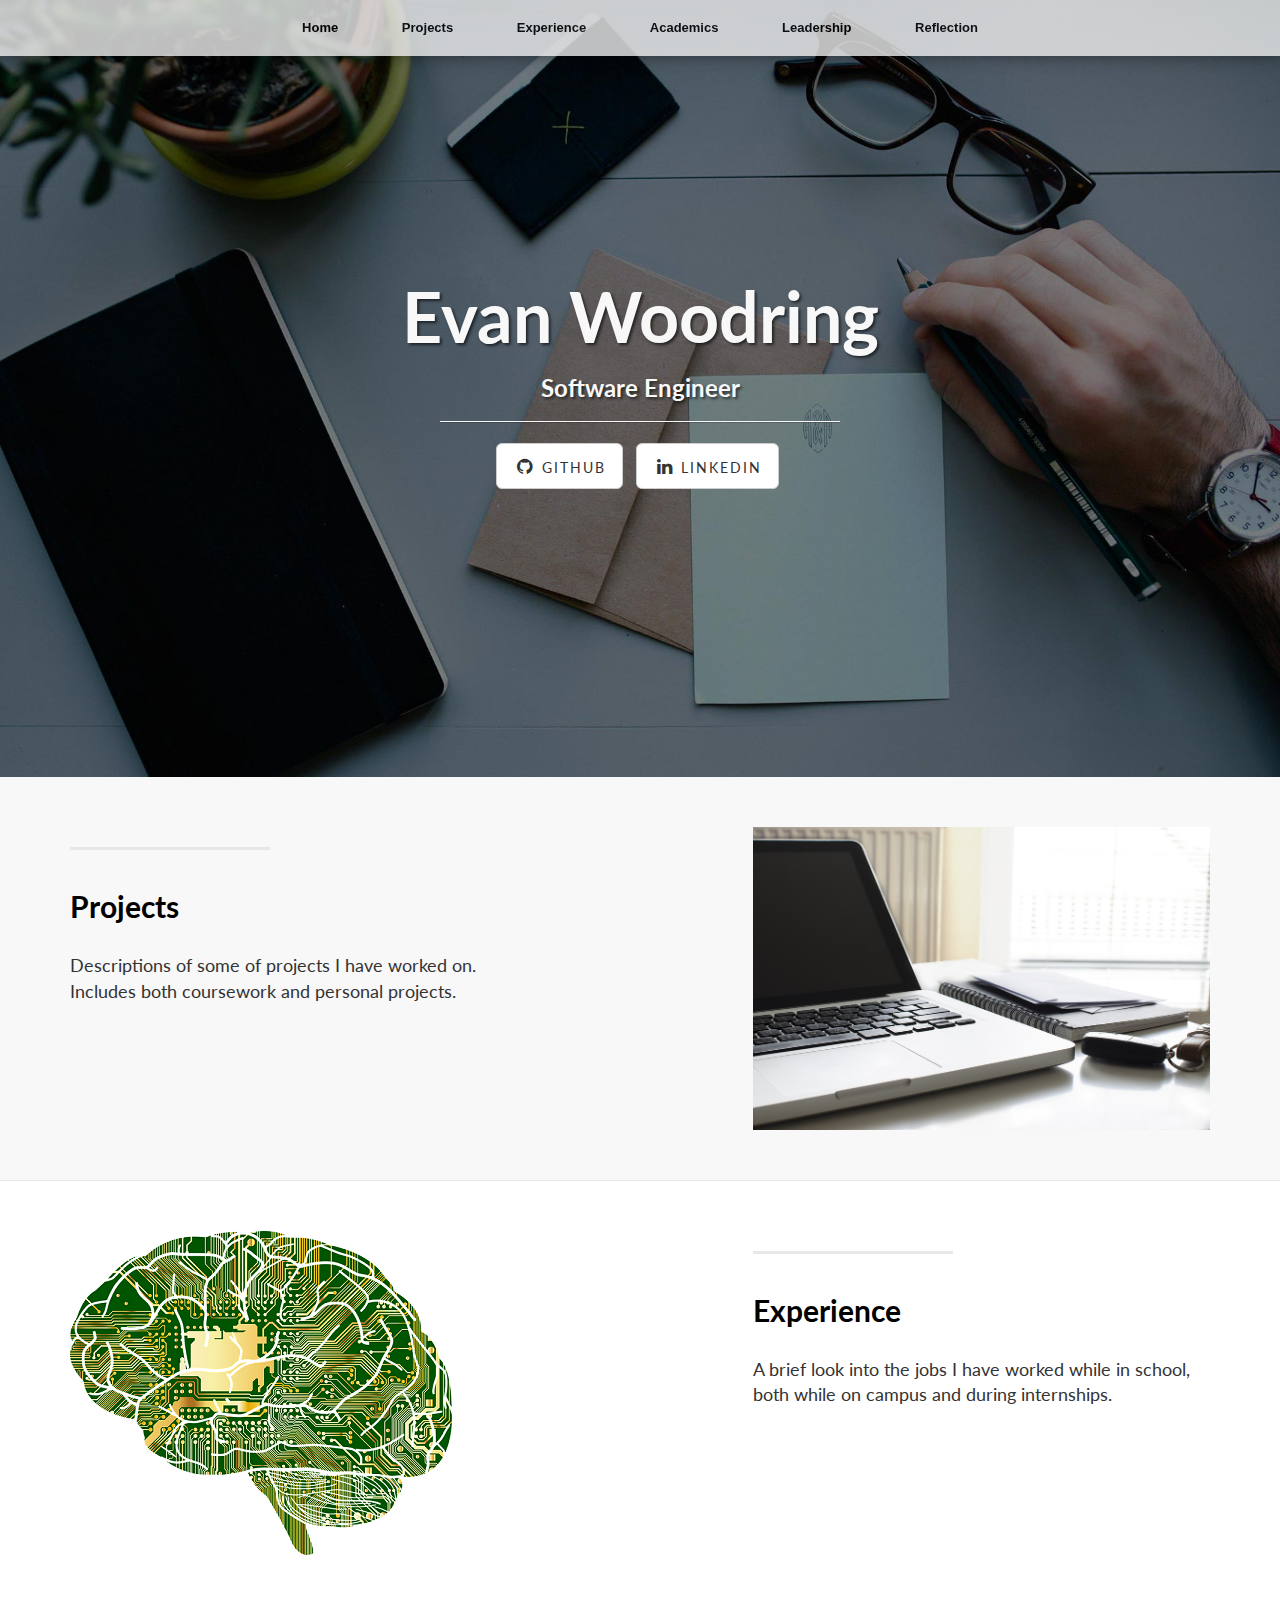
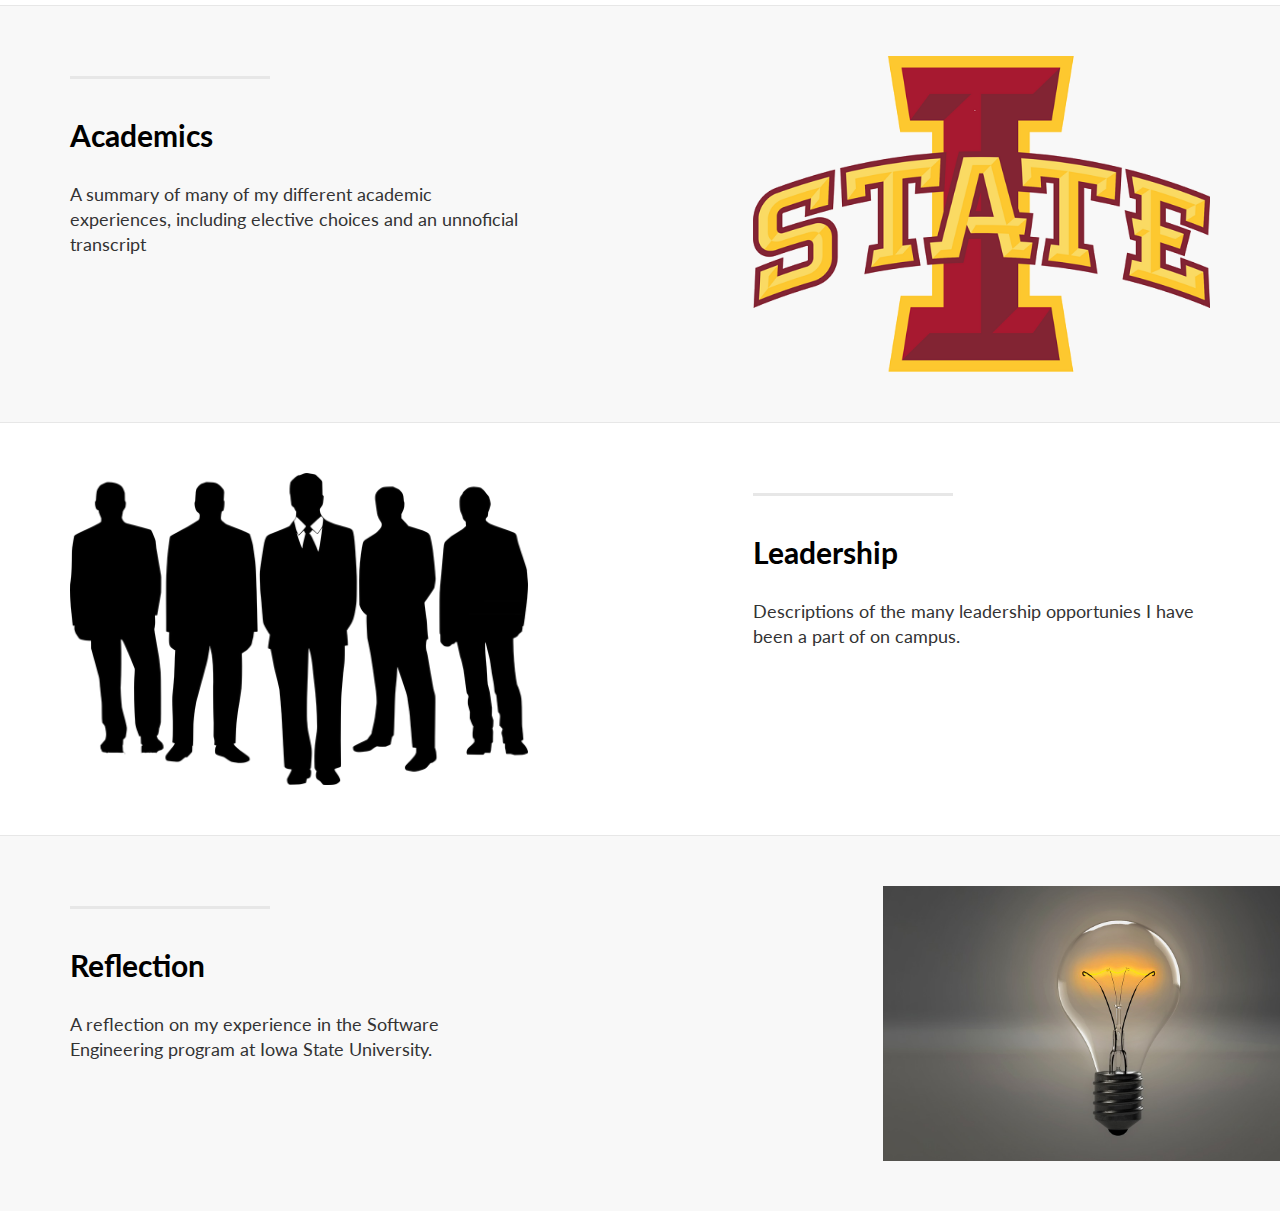
==== index.html @ 4c6db21b "Changed photo for reflection" ====
<!DOCTYPE html>
<html lang="en">

<head>

    <meta charset="utf-8">
    <meta http-equiv="X-UA-Compatible" content="IE=edge">
    <meta name="viewport" content="width=device-width, initial-scale=1">
    <meta name="description" content="">
    <meta name="author" content="">

    <title>Evan Woodring</title>

    <!-- Bootstrap Core CSS -->
    <link href="css/bootstrap.min.css" rel="stylesheet">

    <!-- Custom CSS -->
    <link href="css/landing-page.css" rel="stylesheet">
	<link rel="stylesheet" href="css/main.css">


    <!-- Custom Fonts -->
    <link href="font-awesome/css/font-awesome.min.css" rel="stylesheet" type="text/css">
    <link href="https://fonts.googleapis.com/css?family=Lato:300,400,700,300italic,400italic,700italic" rel="stylesheet" type="text/css">

    <!-- HTML5 Shim and Respond.js IE8 support of HTML5 elements and media queries -->
    <!-- WARNING: Respond.js doesn't work if you view the page via file:// -->
    <!--[if lt IE 9]>
        <script src="https://oss.maxcdn.com/libs/html5shiv/3.7.0/html5shiv.js"></script>
        <script src="https://oss.maxcdn.com/libs/respond.js/1.4.2/respond.min.js"></script>
    <![endif]-->

</head>

<body>

    <!-- Navigation -->
    <nav><font size="-1">
    <ul>
	    <li><a href="index.html">Home</a></li>
        <li><a href="projects.html">Projects</a></li>
        <li><a href="experience.html">Experience</a></li>
        <li><a href="academics.html">Academics</a></li>
		<li><a href="leadership.html">Leadership</a></li>
		<li><a href="reflection.html">Reflection</a></li>

    </ul>
</font></nav>


    <!-- Header -->
    <a name="about"></a>
    <div class="intro-header">
        <div class="container">

            <div class="row">
                <div class="col-lg-12">
                    <div class="intro-message">
                        <h1>Evan Woodring</h1>
                        <h3>Software Engineer</h3>
                        <hr class="intro-divider">
                        <ul class="list-inline intro-social-buttons">
                            
                            <li>
                                <a href="https://github.com/woodring63" class="btn btn-default btn-lg"><i class="fa fa-github fa-fw"></i> <span class="network-name">Github</span></a>
                            </li>
                            <li>
                                <a href="https://www.linkedin.com/in/evan-woodring-194183127?trk=hp-identity-name" class="btn btn-default btn-lg"><i class="fa fa-linkedin fa-fw"></i> <span class="network-name">Linkedin</span></a>
                            </li>
                        </ul>
                    </div>
                </div>
            </div>

        </div>
        <!-- /.container -->

    </div>
    <!-- /.intro-header -->

    <!-- Page Content -->

	<a  name="projects"></a>
    <div class="content-section-a">

        <div class="container">
            <div class="row">
                <div class="col-lg-5 col-sm-6">
                    <hr class="section-heading-spacer">
                    <div class="clearfix"></div>
                    <h2 class="section-heading"><a target="_blank" href="http://woodring63.github.io/projects.html">Projects</a></h2>
                    <p class="lead">Descriptions of some of projects I have worked on.  Includes both coursework and personal projects.</p>
                </div>
                <div class="col-lg-5 col-lg-offset-2 col-sm-6">
                    <img class="img-responsive" src="img/project.jpg" alt="">
                </div>
            </div>

        </div>
        <!-- /.container -->

    </div>
    <!-- /.content-section-a -->

   
<a  name="experience"></a>
    <div class="content-section-b">

         <div class="container">

            <div class="row">
                <div class="col-lg-5 col-lg-offset-1 col-sm-push-6  col-sm-6">
                    <hr class="section-heading-spacer">
                    <div class="clearfix"></div>
                    <h2 class="section-heading"><a target="_blank" href="http://woodring63.github.io/experience.html">Experience</a></h2>
                    <p class="lead">A brief look into the jobs I have worked while in school, both while on campus and during internships.</p>
                </div>
                <div class="col-lg-5 col-sm-pull-6  col-sm-6">
                    <img class="img-responsive" src="img/programming.png" alt="">
                </div>
            </div>

        </div>
        <!-- /.container -->

    </div>
   
    

   <a  name="academics"></a>
    <div class="content-section-a">

        <div class="container">
            <div class="row">
                <div class="col-lg-5 col-sm-6">
                    <hr class="section-heading-spacer">
                    <div class="clearfix"></div>
                    <h2 class="section-heading"><a target="_blank" href="http://woodring63.github.io/academics.html">Academics</a></h2>
                    <p class="lead">A summary of many of my different academic experiences, including elective choices and an unnoficial transcript</p>
                </div>
                <div class="col-lg-5 col-lg-offset-2 col-sm-6">
                    <img class="img-responsive" src="img/cyclones.png" alt="">
                </div>
            </div>

        </div>
        <!-- /.container -->

    </div>



	<a  name="leadership"></a>
    <div class="content-section-b">

         <div class="container">

            <div class="row">
                <div class="col-lg-5 col-lg-offset-1 col-sm-push-6  col-sm-6">
                    <hr class="section-heading-spacer">
                    <div class="clearfix"></div>
                    <h2 class="section-heading"><a target="_blank" href="http://woodring63.github.io/leadership.html">Leadership</a></h2>
                    <p class="lead">Descriptions of the many leadership opportunies I have been a part of on campus.</p>
                </div>
                <div class="col-lg-5 col-sm-pull-6  col-sm-6">
                    <img class="img-responsive" src="img/leadership.png" alt="">
                </div>
            </div>

        </div>
        <!-- /.container -->

        </div>
        <!-- /.container -->

    </div>
   <a  name="reflection"></a>
    <div class="content-section-a">

        <div class="container">
            <div class="row">
                <div class="col-lg-5 col-sm-6">
                    <hr class="section-heading-spacer">
                    <div class="clearfix"></div>
                    <h2 class="section-heading"><a target="_blank" href="http://woodring63.github.io/reflection.html">Reflection</a></h2>
                    <p class="lead">A reflection on my experience in the Software Engineering program at Iowa State University.</p>
                </div>
                <div class="col-lg-5 col-lg-offset-2 col-sm-6">
                    <img class="img-responsive" src="img/thinking.jpg" alt="" hspace="130">
                </div>
            </div>

        </div>
        <!-- /.container -->

    </div>


    <!-- jQuery -->
    <script src="js/jquery.js"></script>

    <!-- Bootstrap Core JavaScript -->
    <script src="js/bootstrap.min.js"></script>

</body>

</html>
---- css/landing-page.css ----
/*
 * Start Bootstrap - Landing Page (http://startbootstrap.com/)
 * Copyright 2013-2016 Start Bootstrap
 * Licensed under MIT (https://github.com/BlackrockDigital/startbootstrap/blob/gh-pages/LICENSE)
 */

body,
html {
    width: 100%;
    height: 100%;
}

body,
h1,
h2,
h3,
h4,
h5,
h6 {
    font-family: "Lato","Helvetica Neue",Helvetica,Arial,sans-serif;
    font-weight: 700;
}

.topnav {
    font-size: 14px; 
}

.lead {
    font-size: 18px;
    font-weight: 400;
}

.intro-header {
    padding-top: 50px; /* If you're making other pages, make sure there is 50px of padding to make sure the navbar doesn't overlap content! */
    padding-bottom: 50px;
    text-align: center;
    color: #f8f8f8;
    background: url(../img/intro-bg.jpg) no-repeat center center;
    background-size: cover;
}

.intro-message {
    position: relative;
    padding-top: 20%;
    padding-bottom: 20%;
}

.intro-message > h1 {
    margin: 0;
    text-shadow: 2px 2px 3px rgba(0,0,0,0.6);
    font-size: 5em;
}

.intro-divider {
    width: 400px;
    border-top: 1px solid #f8f8f8;
    border-bottom: 1px solid rgba(0,0,0,0.2);
}

.intro-message > h3 {
    text-shadow: 2px 2px 3px rgba(0,0,0,0.6);
}

@media(max-width:767px) {
    .intro-message {
        padding-bottom: 15%;
    }

    .intro-message > h1 {
        font-size: 3em;
    }

    ul.intro-social-buttons > li {
        display: block;
        margin-bottom: 20px;
        padding: 0;
    }

    ul.intro-social-buttons > li:last-child {
        margin-bottom: 0;
    }

    .intro-divider {
        width: 100%;
    }
}

.network-name {
    text-transform: uppercase;
    font-size: 14px;
    font-weight: 400;
    letter-spacing: 2px;
}

.content-section-a {
    padding: 50px 0;
    background-color: #f8f8f8;
}

.content-section-b {
    padding: 50px 0;
    border-top: 1px solid #e7e7e7;
    border-bottom: 1px solid #e7e7e7;
}

.section-heading {
    margin-bottom: 30px;
}

.section-heading-spacer {
    float: left;
    width: 200px;
    border-top: 3px solid #e7e7e7;
}

.banner {
    padding: 100px 0;
    color: #f8f8f8;
    background: url(../img/banner-bg.jpg) no-repeat center center;
    background-size: cover;
}

.banner h2 {
    margin: 0;
    text-shadow: 2px 2px 3px rgba(0,0,0,0.6);
    font-size: 3em;
}

.banner ul {
    margin-bottom: 0;
}

.banner-social-buttons {
    float: right;
    margin-top: 0;
}

@media(max-width:1199px) {
    ul.banner-social-buttons {
        float: left;
        margin-top: 15px;
    }
}

@media(max-width:767px) {
    .banner h2 {
        margin: 0;
        text-shadow: 2px 2px 3px rgba(0,0,0,0.6);
        font-size: 3em;
    }

    ul.banner-social-buttons > li {
        display: block;
        margin-bottom: 20px;
        padding: 0;
    }

    ul.banner-social-buttons > li:last-child {
        margin-bottom: 0;
    }
}

footer {
    padding: 50px 0;
    background-color: #f8f8f8;
}

p.copyright {
    margin: 15px 0 0;
}
---- css/main.css ----
body,
h1,
h2,
h3,
h4,
h5,
h6 {
    font-family: "Lato","Helvetica Neue",Helvetica,Arial,sans-serif;
    font-weight: 700;
}

nav ul {
    margin: 0;
    padding: 0;
}
body a
{
  color: #000000;
}

nav {
    height: 56px;
    line-height: 56px;
    position: fixed;
    left: 0;
    top: 0;
    opacity: 0.8;
    background-color: #EEE;
    width: 100%;
    text-align: center;
    font-family: "Open Sans", "Helvetica Neue", Helvetica, Arial, sans-serif;
    font-size: 20px;
    box-shadow: 0 0 15px 1px rgba(0, 0, 0, 0.5);
    z-index: 500;
}

nav li {
    display: inline;
    z-index: 2;
    margin: 0 30px;
    font-family: "Open Sans", "Helvetica Neue", Helvetica, Arial, sans-serif;
}

@media (max-width: 499px) {
    nav {
        display: none;
    }

}

nav a {
    text-decoration: none;
    color: black;
    transition: all 0.2s;
    -webkit-transition: all 0.2s;
}
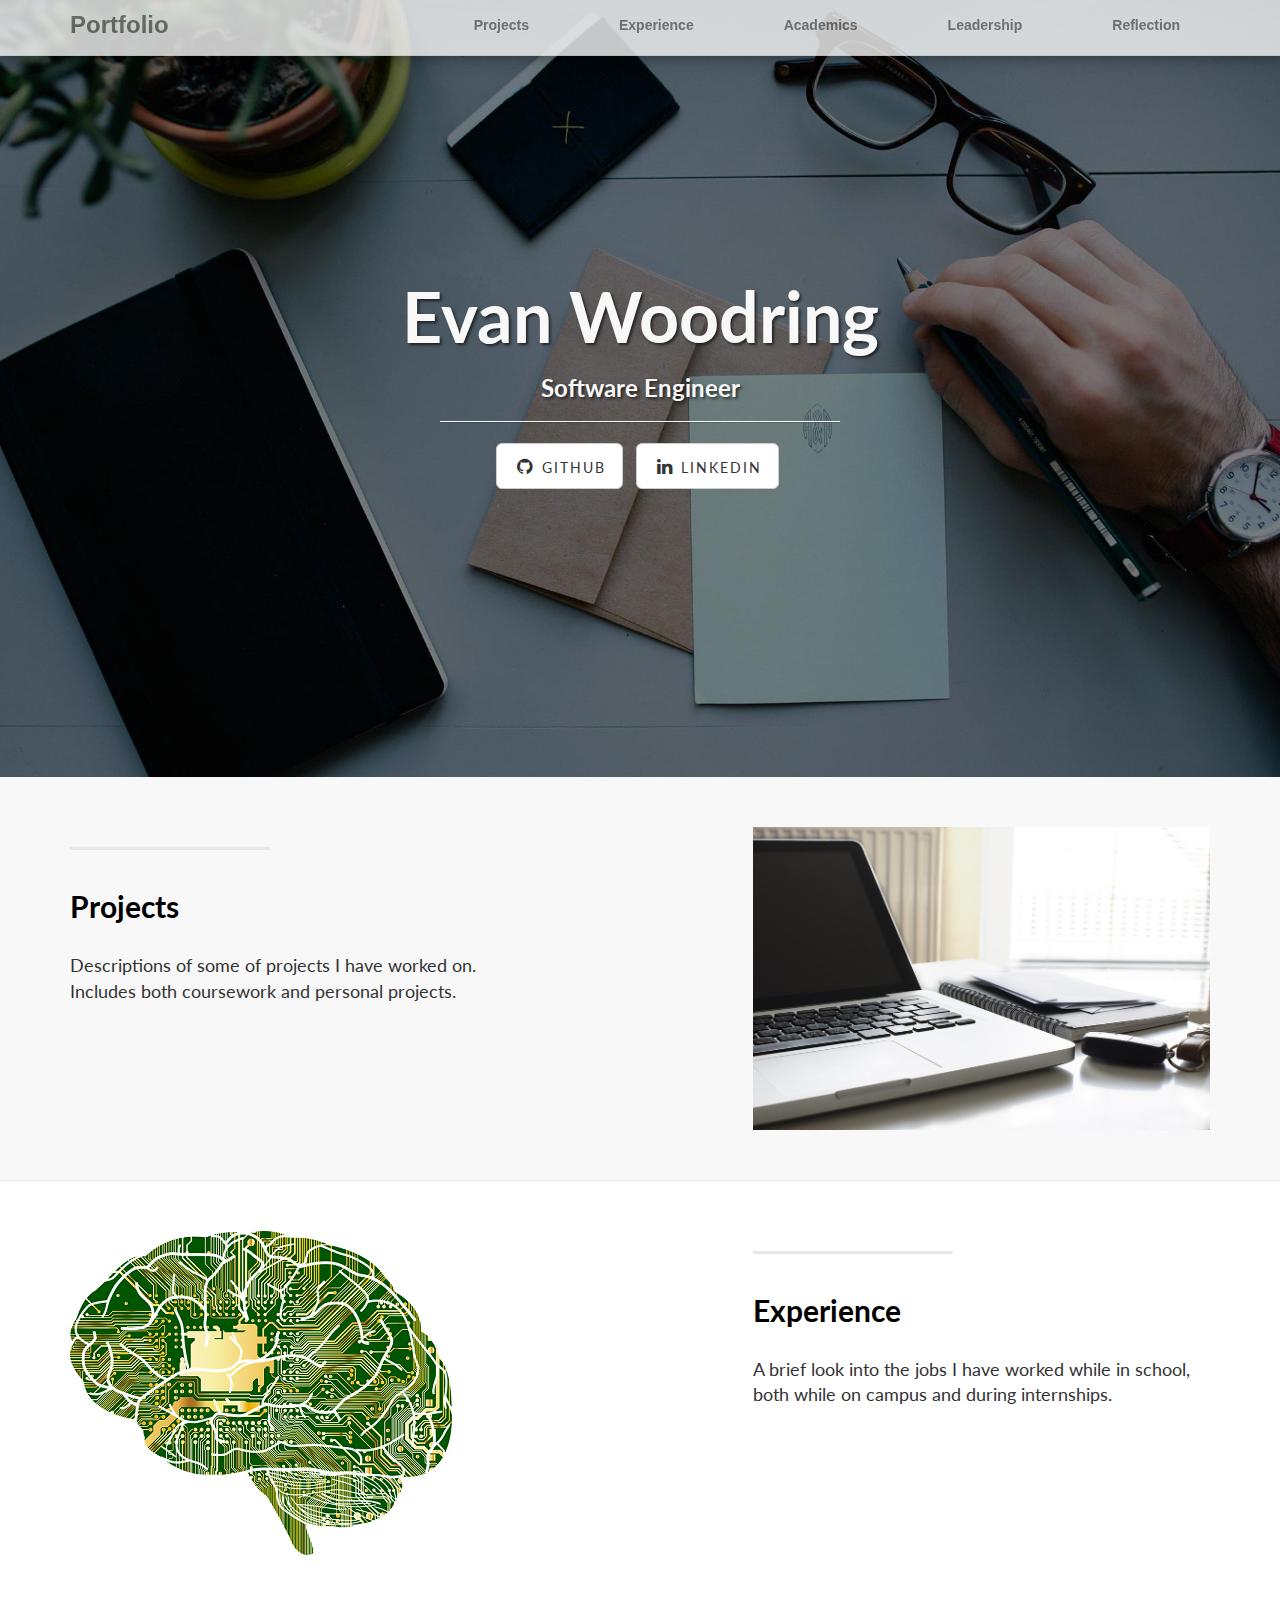
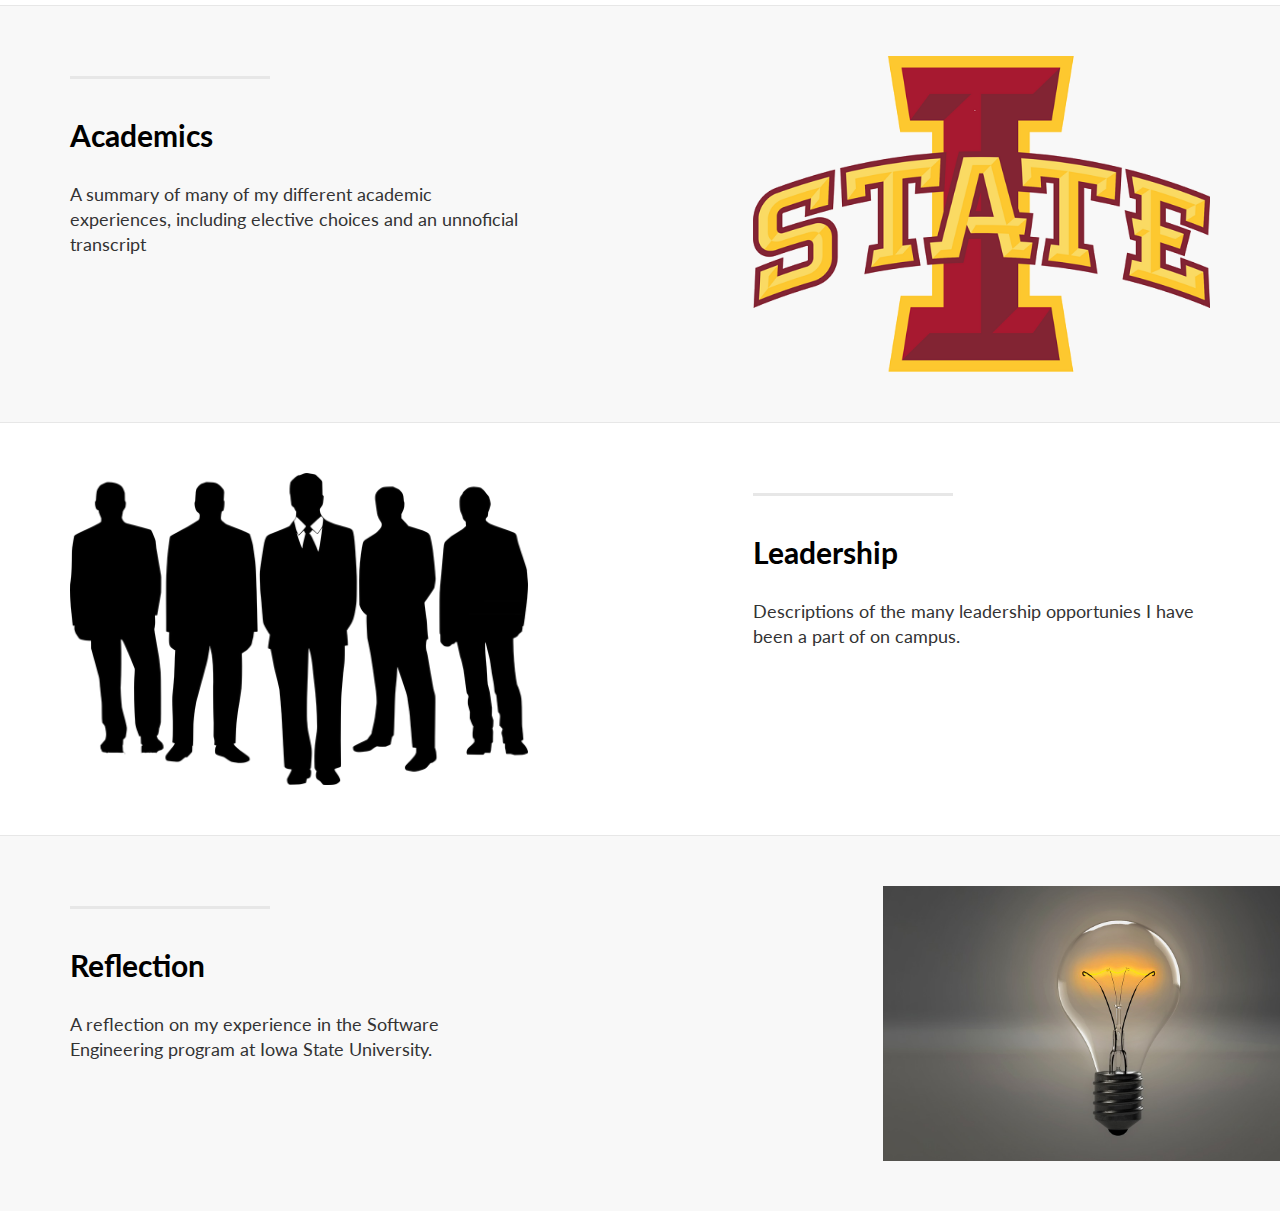
==== commit 3168fa25: "Changed nav bar back to original" ====
--- a/index.html
+++ b/index.html
@@ -35,18 +35,47 @@
 <body>
 
     <!-- Navigation -->
-    <nav><font size="-1">
-    <ul>
-	    <li><a href="index.html">Home</a></li>
-        <li><a href="projects.html">Projects</a></li>
-        <li><a href="experience.html">Experience</a></li>
-        <li><a href="academics.html">Academics</a></li>
-		<li><a href="leadership.html">Leadership</a></li>
-		<li><a href="reflection.html">Reflection</a></li>
-
-    </ul>
-</font></nav>
-
+    <nav class="navbar navbar-default navbar-fixed-top topnav" role="navigation">
+        <div class="container topnav">
+            <!-- Brand and toggle get grouped for better mobile display -->
+            <div class="navbar-header">
+                <button type="button" class="navbar-toggle" data-toggle="collapse" data-target="#bs-example-navbar-collapse-1">
+                    <span class="sr-only">Toggle navigation</span>
+                    <span class="icon-bar"></span>
+                    <span class="icon-bar"></span>
+                    <span class="icon-bar"></span>
+                </button>
+                <a class="navbar-brand topnav" href="#"><font size="+2">Portfolio</font></a>
+
+            </div>
+            <!-- Collect the nav links, forms, and other content for toggling -->
+            <div class="collapse navbar-collapse" id="bs-example-navbar-collapse-1">
+                <ul class="nav navbar-nav navbar-right">
+                  
+                    <li>
+                        <a href="http://woodring.github.io/projects.html">Projects</a>
+                        
+                    </li>
+                    <li>
+                        <a href="http://woodring.github.io/experience.html">Experience</a>
+                        
+                    </li>
+                    <li>
+                        <a href="#http://woodring.github.io/academics.html">Academics</a>
+                    </li>
+                    <li>
+                        <a href="http://woodring.github.io/leadership.html">Leadership</a>
+                    </li>
+                    <li>
+                        <a href="http://woodring.github.io/reflection.html">Reflection</a>
+                        
+                    </li>
+                </ul>
+            </div>
+            <!-- /.navbar-collapse -->
+        </div>
+        <!-- /.container -->
+    </nav>
 
     <!-- Header -->
     <a name="about"></a>
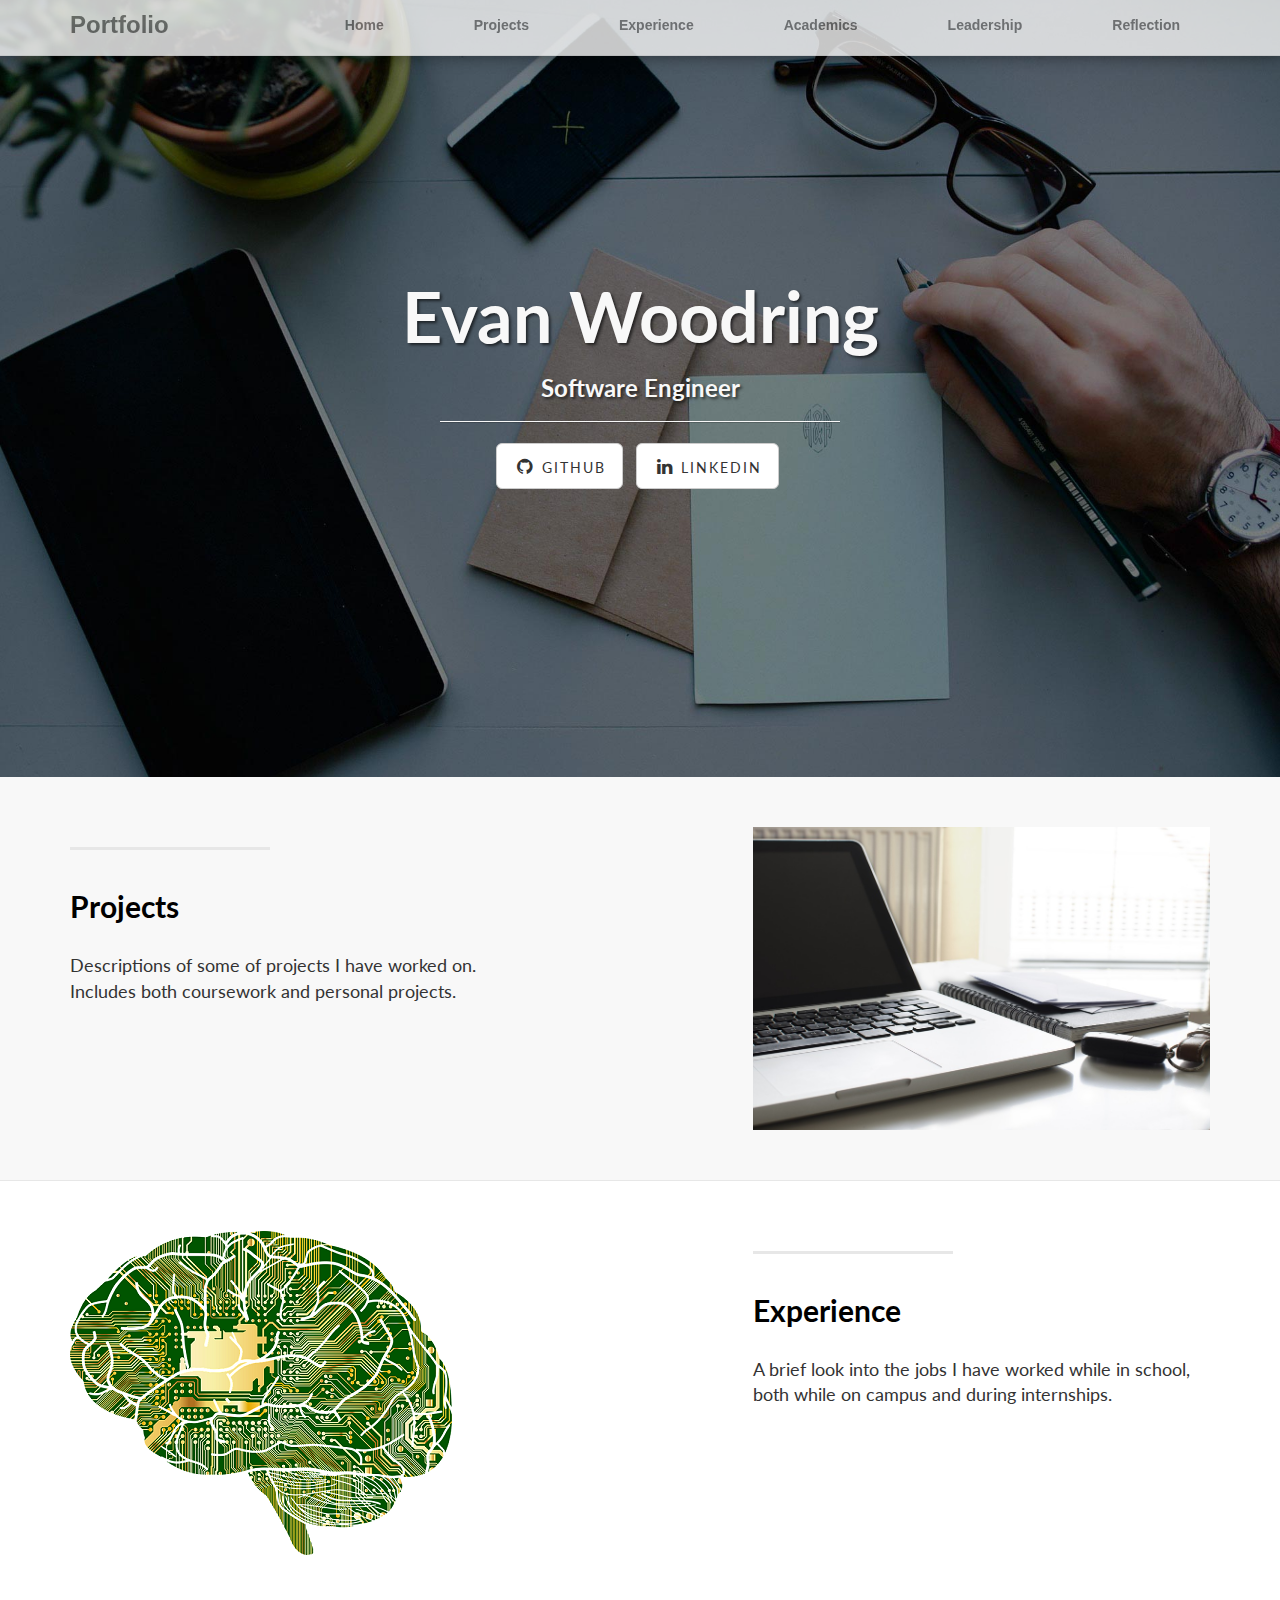
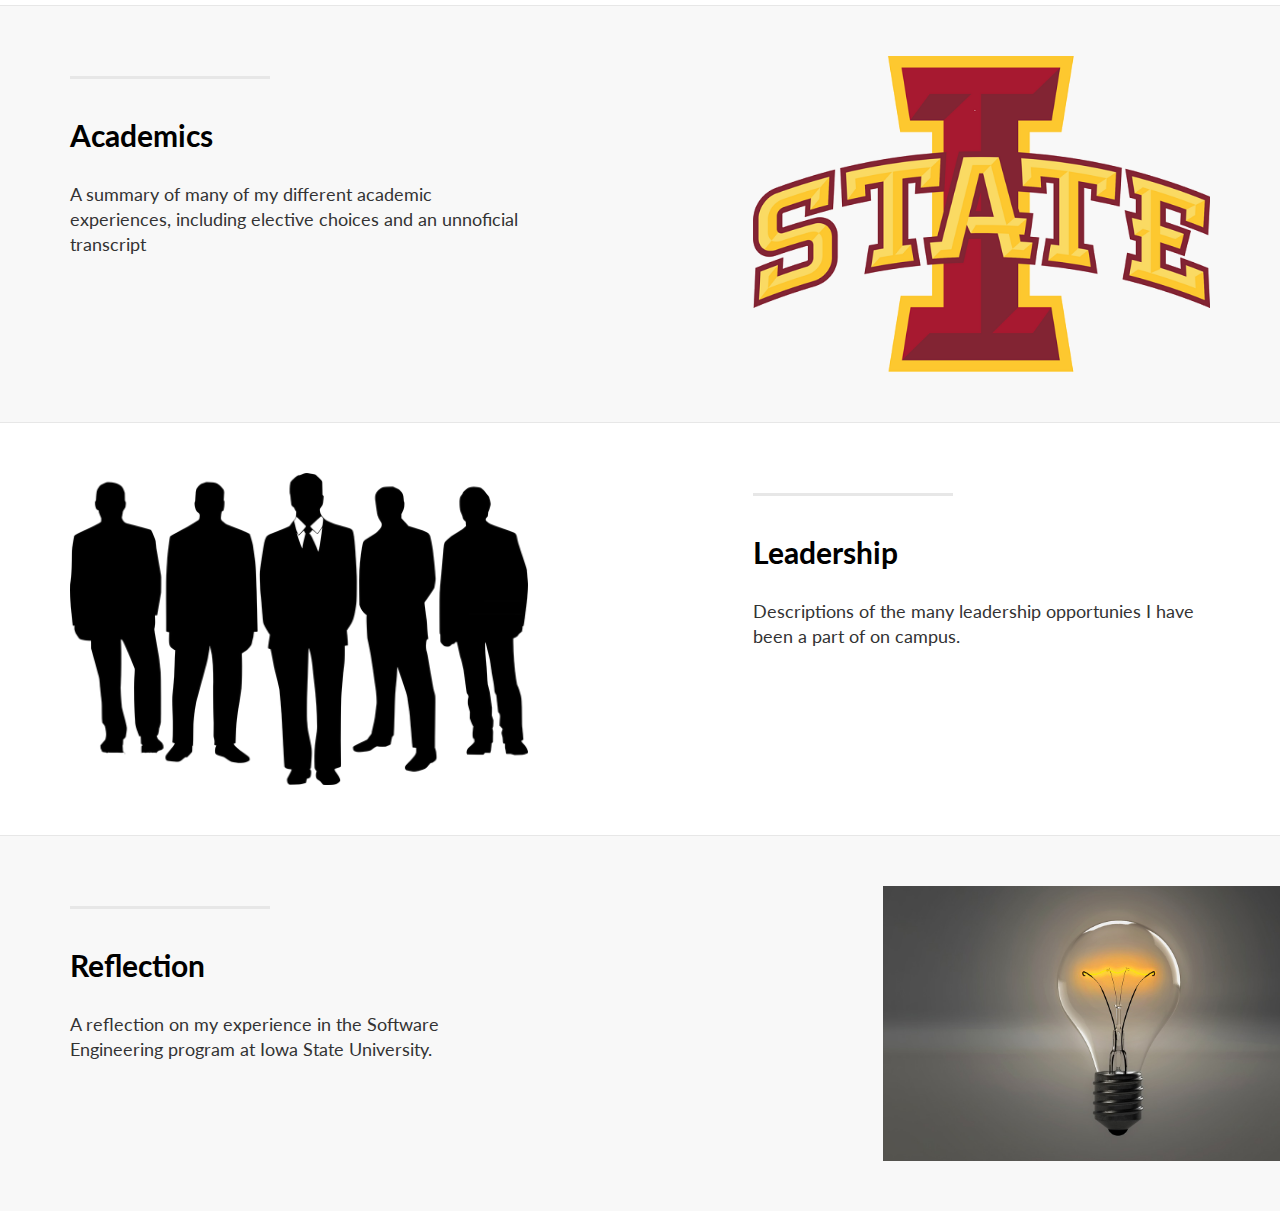
==== commit 0e238ddd: "Added home tab" ====
--- a/index.html
+++ b/index.html
@@ -51,7 +51,10 @@
             <!-- Collect the nav links, forms, and other content for toggling -->
             <div class="collapse navbar-collapse" id="bs-example-navbar-collapse-1">
                 <ul class="nav navbar-nav navbar-right">
-                  
+                    <li>
+                        <a href="http://woodring.github.io/index.html">Home</a>
+                        
+                    </li>
                     <li>
                         <a href="http://woodring.github.io/projects.html">Projects</a>
                         
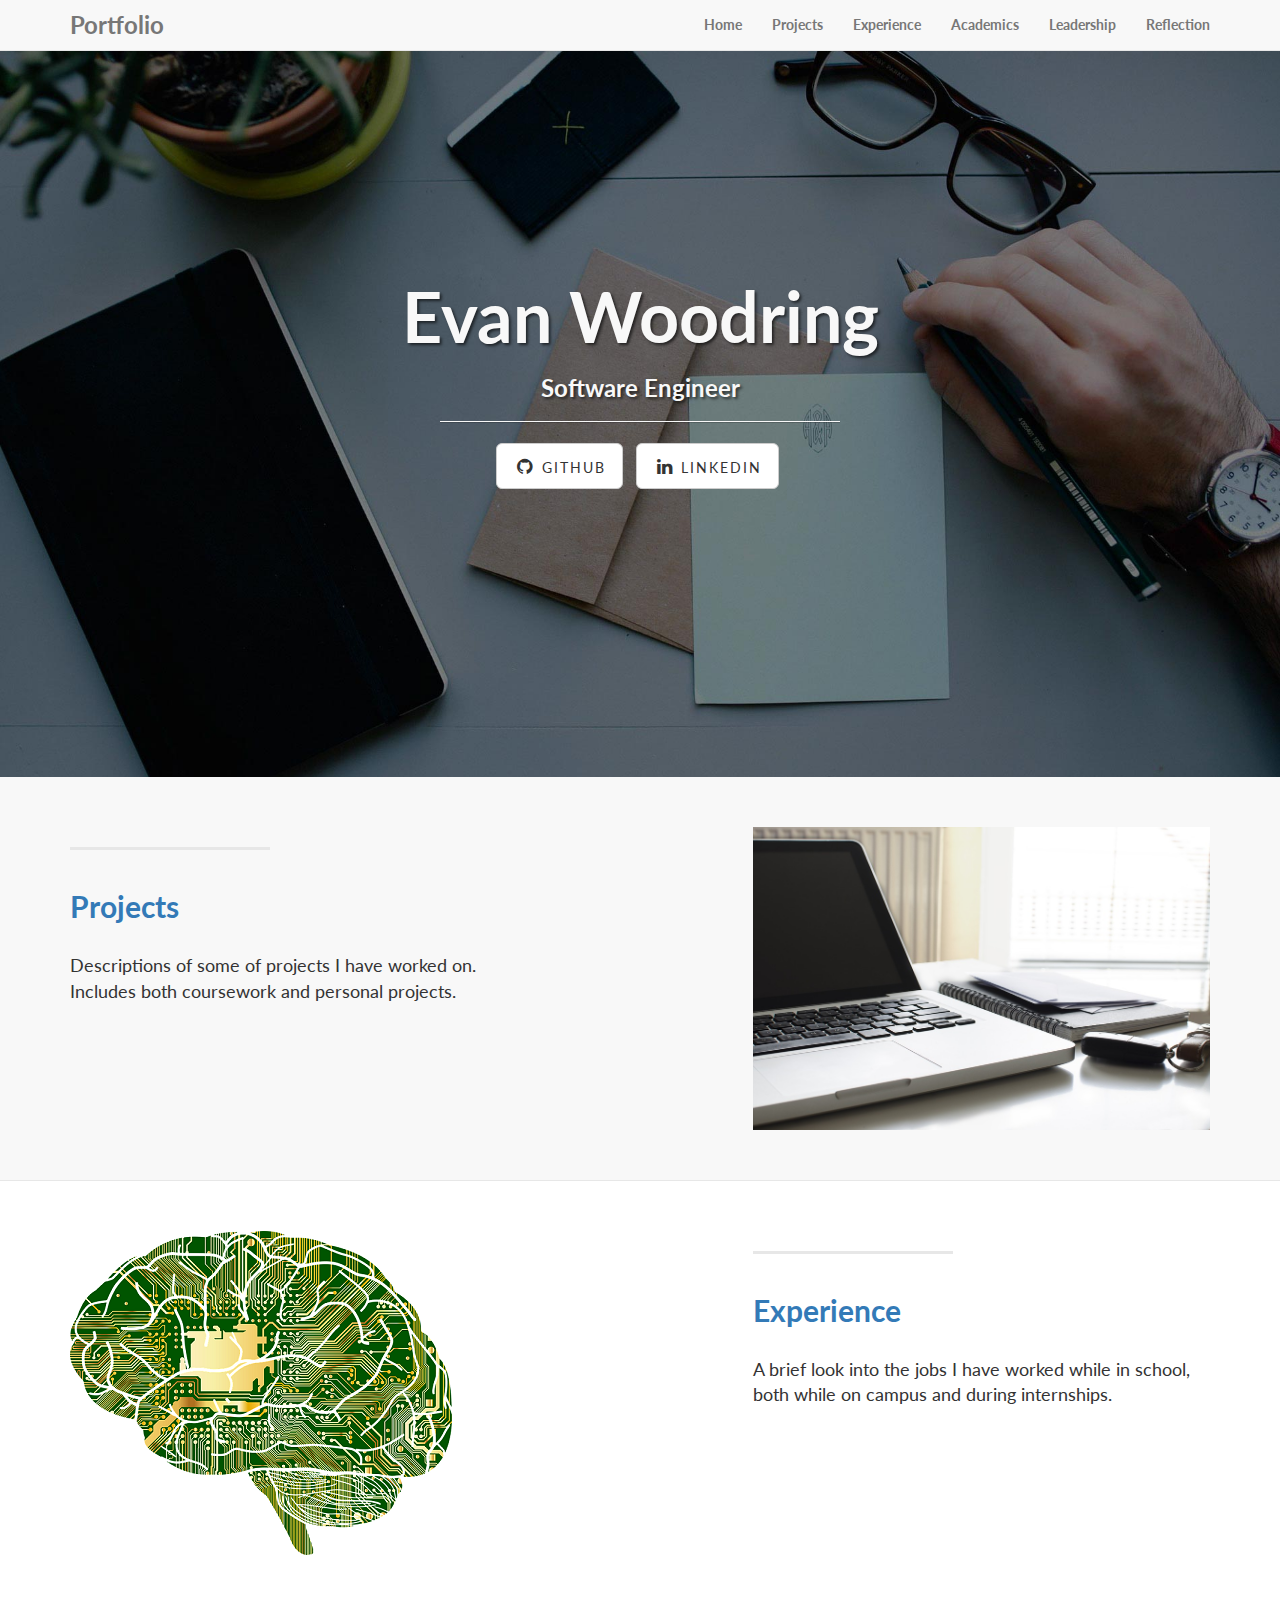
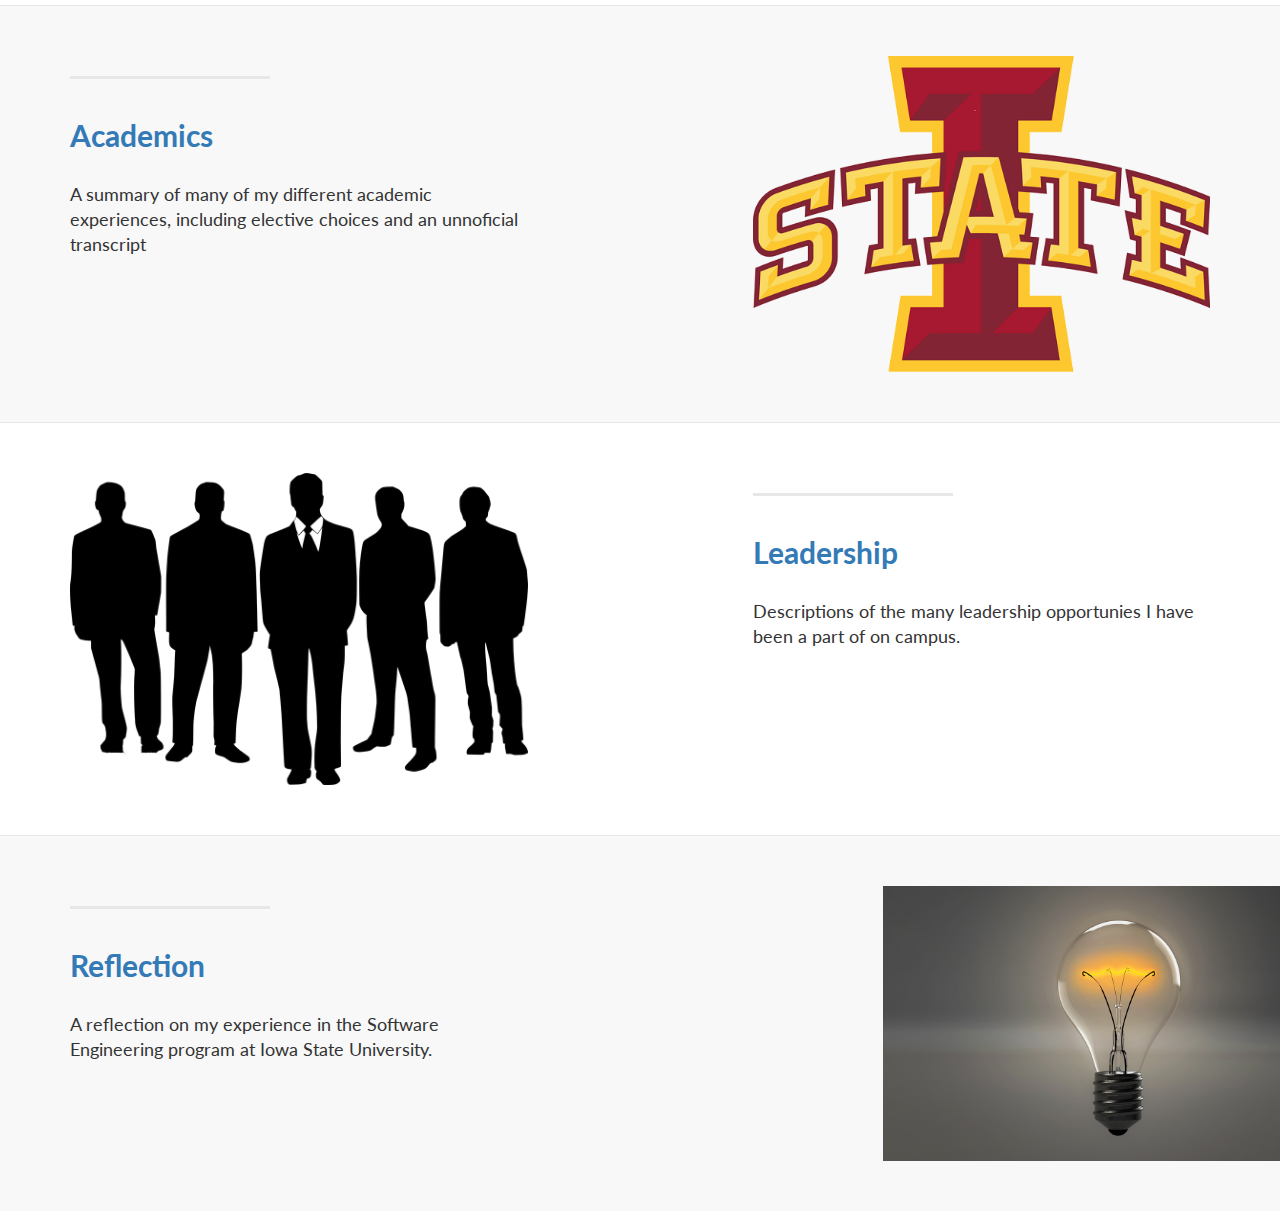
==== commit 6709ab8c: "Tweaked Font" ====
--- a/index.html
+++ b/index.html
@@ -16,7 +16,6 @@
 
     <!-- Custom CSS -->
     <link href="css/landing-page.css" rel="stylesheet">
-	<link rel="stylesheet" href="css/main.css">
 
 
     <!-- Custom Fonts -->
@@ -34,52 +33,50 @@
 
 <body>
 
-    <!-- Navigation -->
-    <nav class="navbar navbar-default navbar-fixed-top topnav" role="navigation">
-        <div class="container topnav">
-            <!-- Brand and toggle get grouped for better mobile display -->
-            <div class="navbar-header">
-                <button type="button" class="navbar-toggle" data-toggle="collapse" data-target="#bs-example-navbar-collapse-1">
-                    <span class="sr-only">Toggle navigation</span>
-                    <span class="icon-bar"></span>
-                    <span class="icon-bar"></span>
-                    <span class="icon-bar"></span>
-                </button>
-                <a class="navbar-brand topnav" href="#"><font size="+2">Portfolio</font></a>
-
-            </div>
-            <!-- Collect the nav links, forms, and other content for toggling -->
-            <div class="collapse navbar-collapse" id="bs-example-navbar-collapse-1">
-                <ul class="nav navbar-nav navbar-right">
-                    <li>
-                        <a href="http://woodring.github.io/index.html">Home</a>
-                        
-                    </li>
-                    <li>
-                        <a href="http://woodring.github.io/projects.html">Projects</a>
-                        
-                    </li>
-                    <li>
-                        <a href="http://woodring.github.io/experience.html">Experience</a>
-                        
-                    </li>
-                    <li>
-                        <a href="#http://woodring.github.io/academics.html">Academics</a>
-                    </li>
-                    <li>
-                        <a href="http://woodring.github.io/leadership.html">Leadership</a>
-                    </li>
-                    <li>
-                        <a href="http://woodring.github.io/reflection.html">Reflection</a>
-                        
-                    </li>
-                </ul>
-            </div>
-            <!-- /.navbar-collapse -->
-        </div>
-        <!-- /.container -->
-    </nav>
-
+<nav class="navbar navbar-default navbar-fixed-top topnav" role="navigation">
+    <div class="container topnav">
+        <!-- Brand and toggle get grouped for better mobile display -->
+        <div class="navbar-header">
+            <button type="button" class="navbar-toggle" data-toggle="collapse" data-target="#bs-example-navbar-collapse-1">
+                <span class="sr-only">Toggle navigation</span>
+                <span class="icon-bar"></span>
+                <span class="icon-bar"></span>
+                <span class="icon-bar"></span>
+            </button>
+            <a class="navbar-brand topnav" href="#"><font size="+2">Portfolio</font></a>
+            
+        </div>
+        <!-- Collect the nav links, forms, and other content for toggling -->
+        <div class="collapse navbar-collapse" id="bs-example-navbar-collapse-1">
+            <ul class="nav navbar-nav navbar-right">
+                <li>
+                    <a href="http://woodring63.github.io/index.html">Home</a>
+                    
+                </li>
+                <li>
+                    <a href="http://woodring63.github.io/projects.html">Projects</a>
+                    
+                </li>
+                <li>
+                    <a href="http://woodring63.github.io/experience.html">Experience</a>
+                    
+                </li>
+                <li>
+                    <a href="http://woodring63.github.io/academics.html">Academics</a>
+                </li>
+                <li>
+                    <a href="http://woodring63.github.io/leadership.html">Leadership</a>
+                </li>
+                <li>
+                    <a href="http://woodring63.github.io/reflection.html">Reflection</a>
+                    
+                </li>
+            </ul>
+        </div>
+        <!-- /.navbar-collapse -->
+    </div>
+    <!-- /.container -->
+</nav>
     <!-- Header -->
     <a name="about"></a>
     <div class="intro-header">
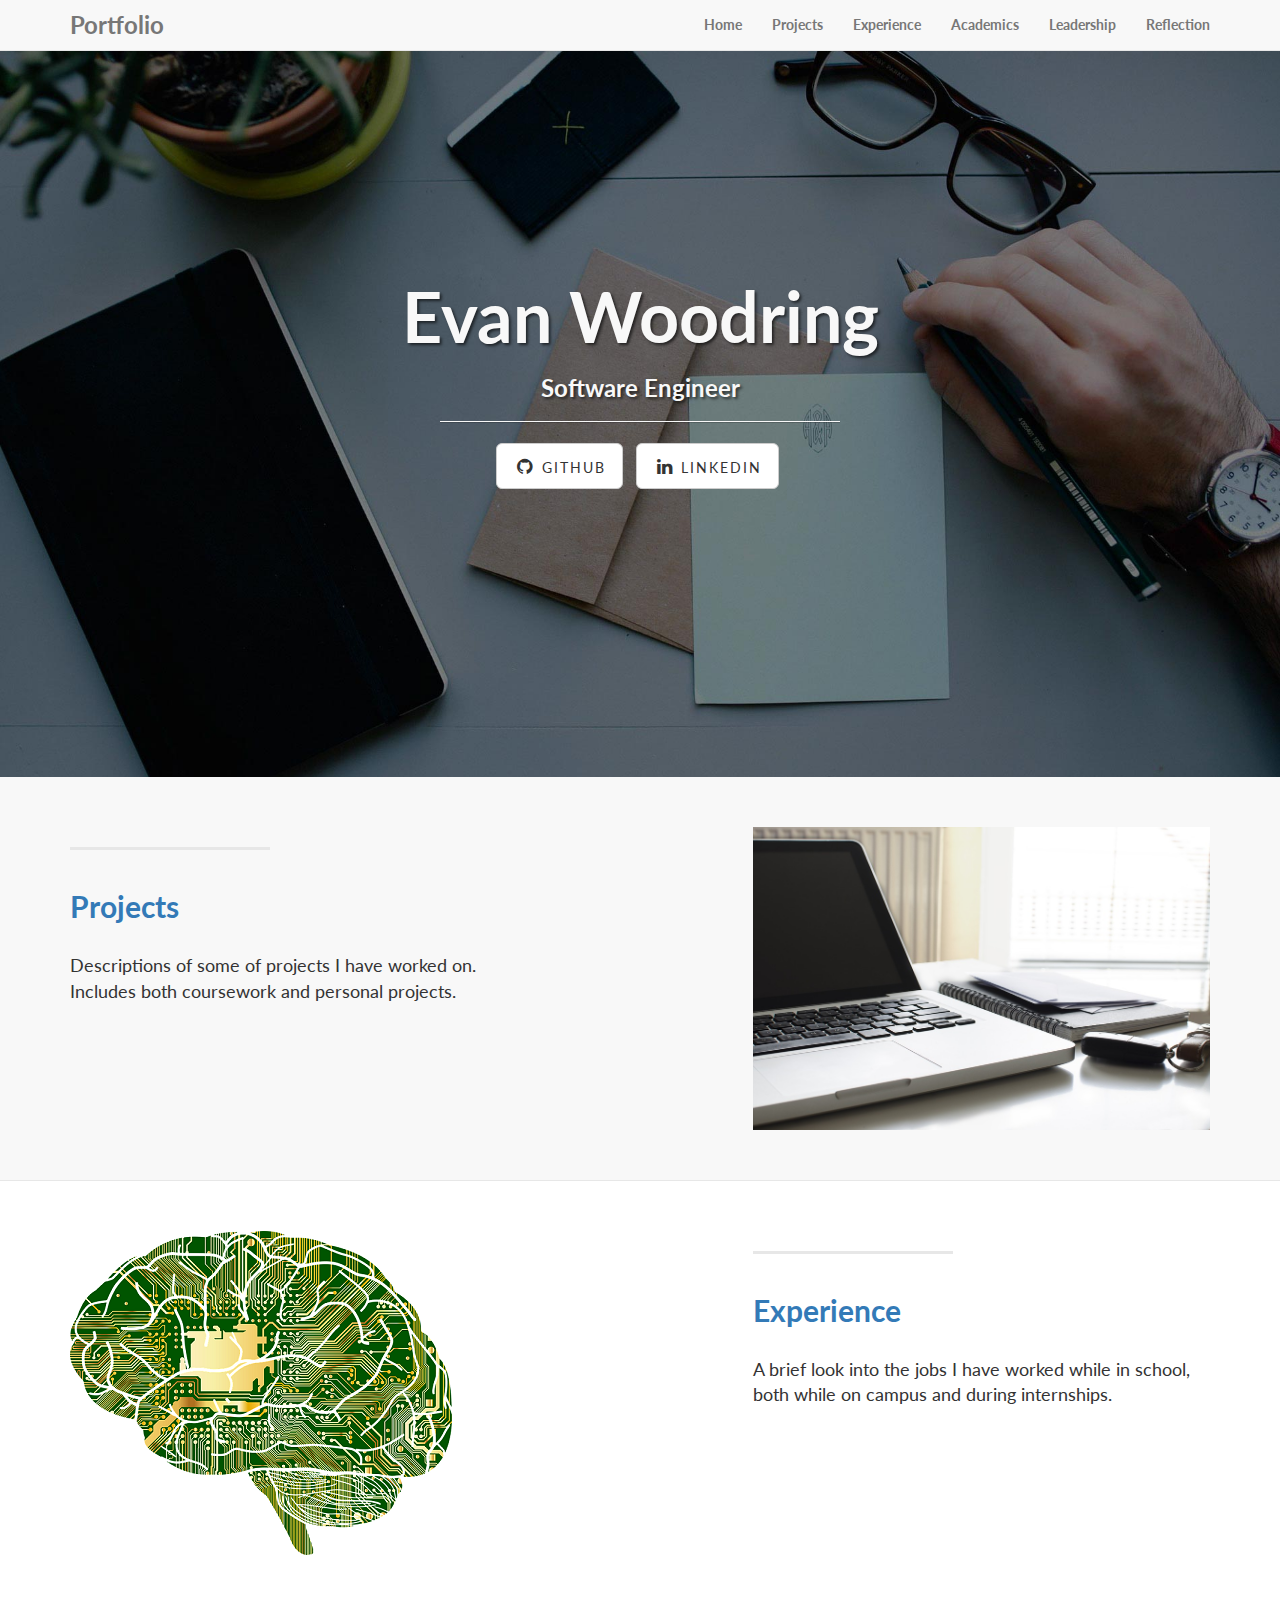
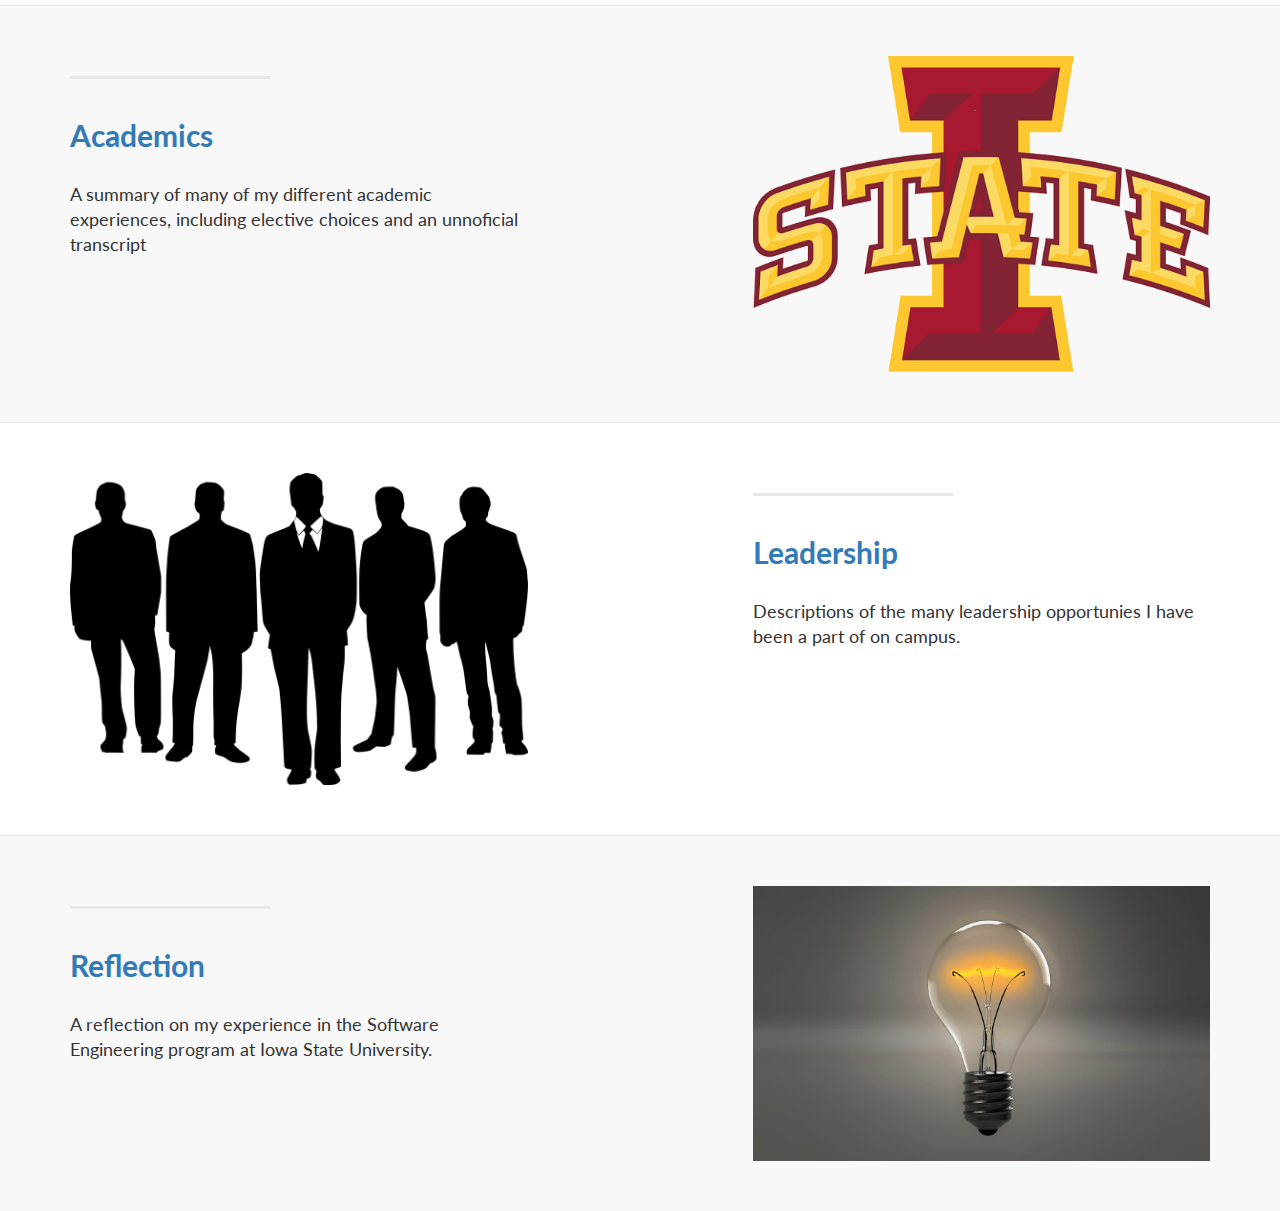
==== commit 2c1b52cb: "Changed spacing" ====
--- a/index.html
+++ b/index.html
@@ -215,7 +215,7 @@
                     <p class="lead">A reflection on my experience in the Software Engineering program at Iowa State University.</p>
                 </div>
                 <div class="col-lg-5 col-lg-offset-2 col-sm-6">
-                    <img class="img-responsive" src="img/thinking.jpg" alt="" hspace="130">
+                    <img class="img-responsive" src="img/thinking.jpg" alt="">
                 </div>
             </div>
 
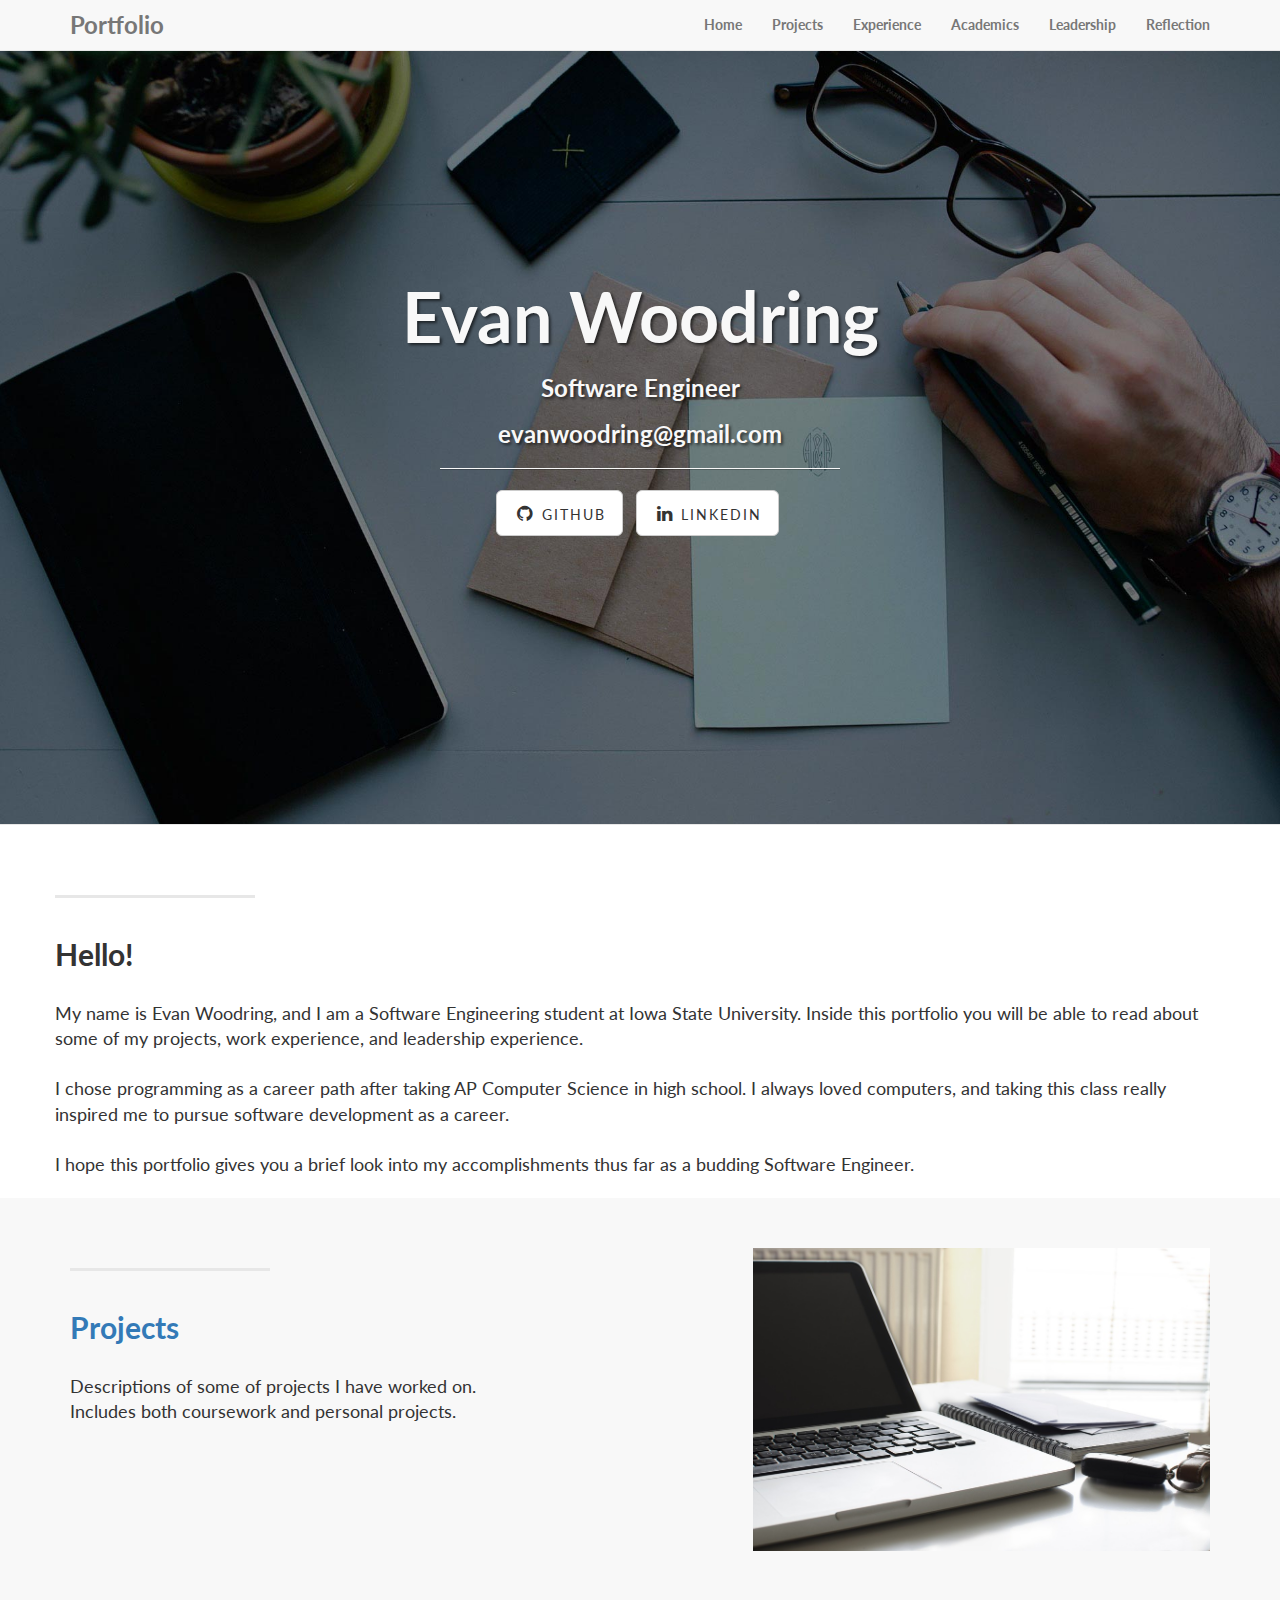
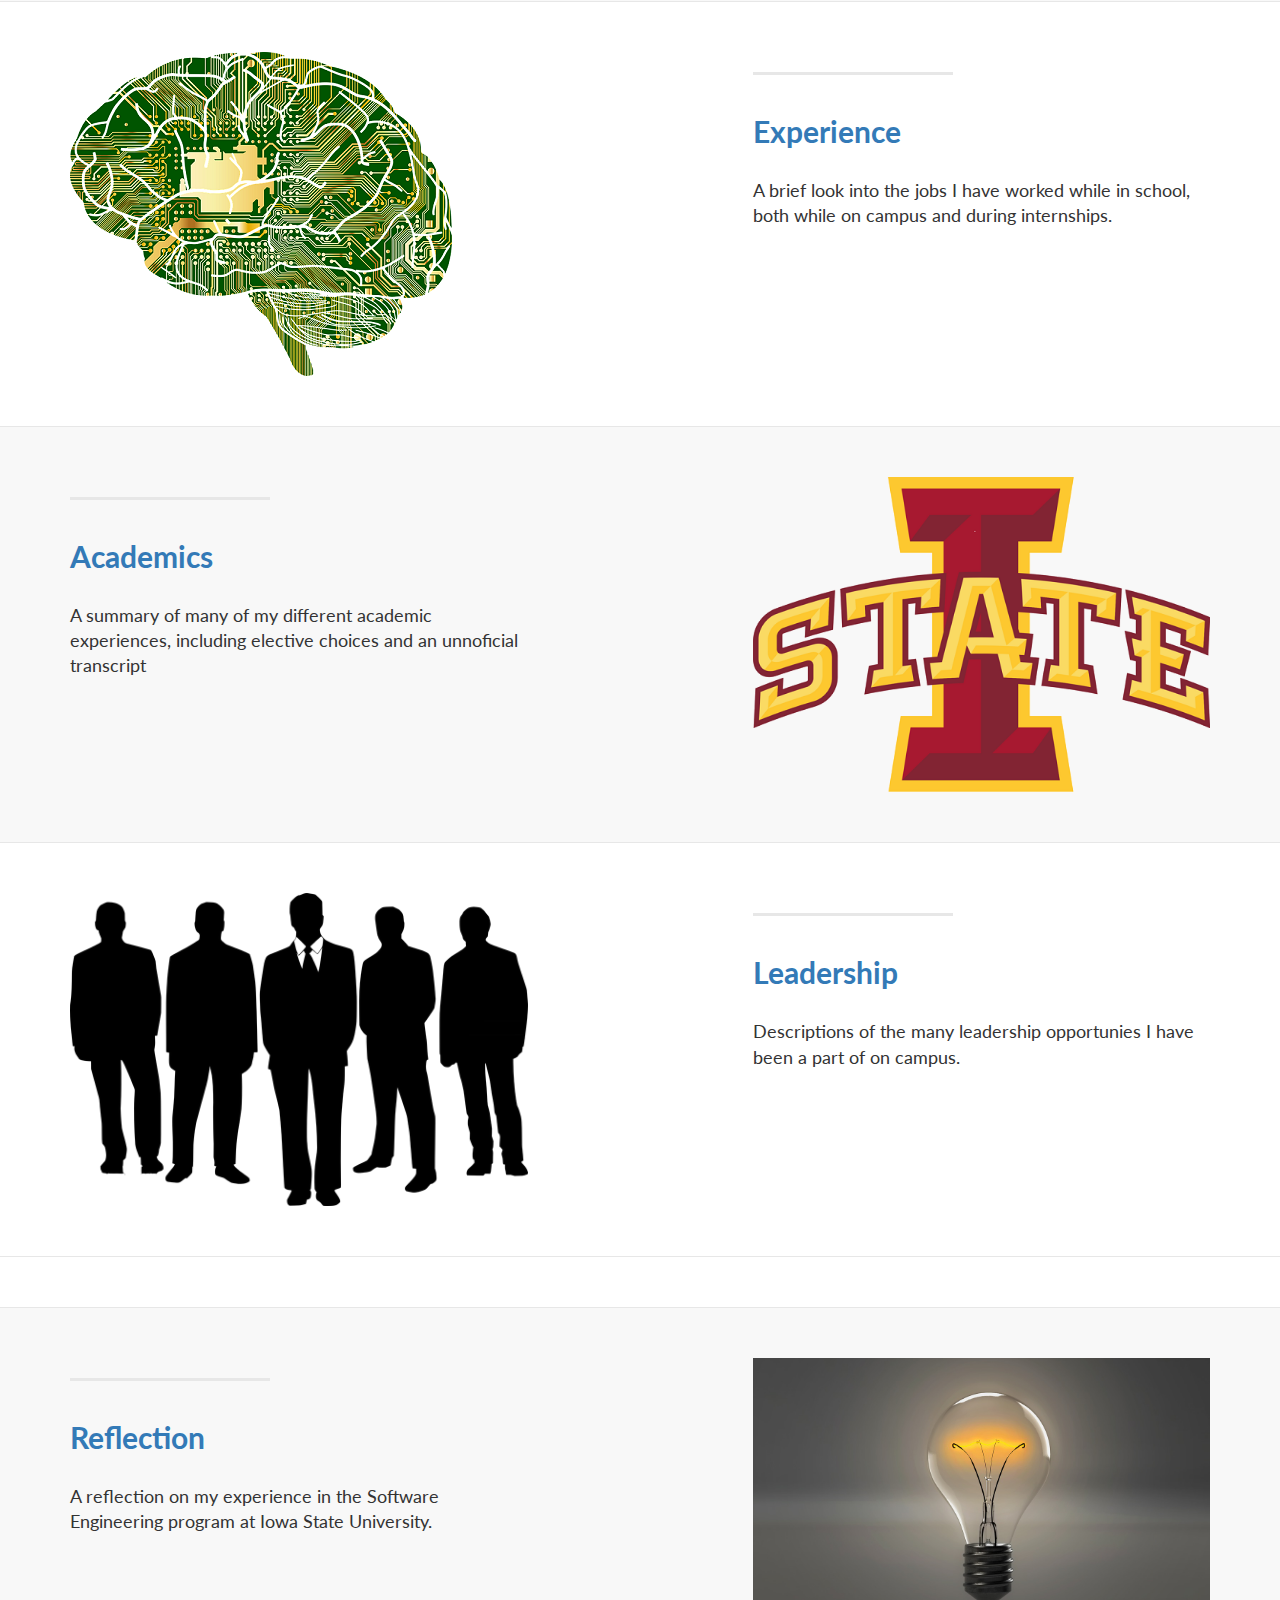
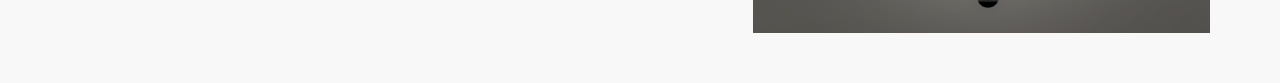
==== commit 5bf38607: "updated homepage" ====
--- a/index.html
+++ b/index.html
@@ -87,6 +87,7 @@
                     <div class="intro-message">
                         <h1>Evan Woodring</h1>
                         <h3>Software Engineer</h3>
+                        <h3>evanwoodring@gmail.com</h3>
                         <hr class="intro-divider">
                         <ul class="list-inline intro-social-buttons">
                             
@@ -109,7 +110,31 @@
 
     <!-- Page Content -->
 
-	<a  name="projects"></a>
+<a  name="summary"></a>
+<div class="content-section-b">
+    
+    <div class="container">
+        
+        <div class="row">
+                <hr class="section-heading-spacer">
+                <div class="clearfix"></div>
+                <h2 class="section-heading">Hello!</a></h2>
+                <p class="lead">My name is Evan Woodring, and I am a Software Engineering student at Iowa State University.
+                Inside this portfolio you will be able to read about some of my projects, work experience, and leadership experience.
+                <br><br>
+                I chose programming as a career path after taking AP Computer Science in high school.  I always loved computers, and
+                taking this class really inspired me to pursue software development as a career.<br><br>
+                I hope this portfolio gives you a brief look into my accomplishments thus far as a budding Software Engineer.</p>
+            <div class="col-lg-5 col-sm-pull-6  col-sm-6">
+                       </div>
+        
+    </div>
+    <!-- /.container -->
+    
+</div>
+
+
+    <a  name="projects"></a>
     <div class="content-section-a">
 
         <div class="container">
